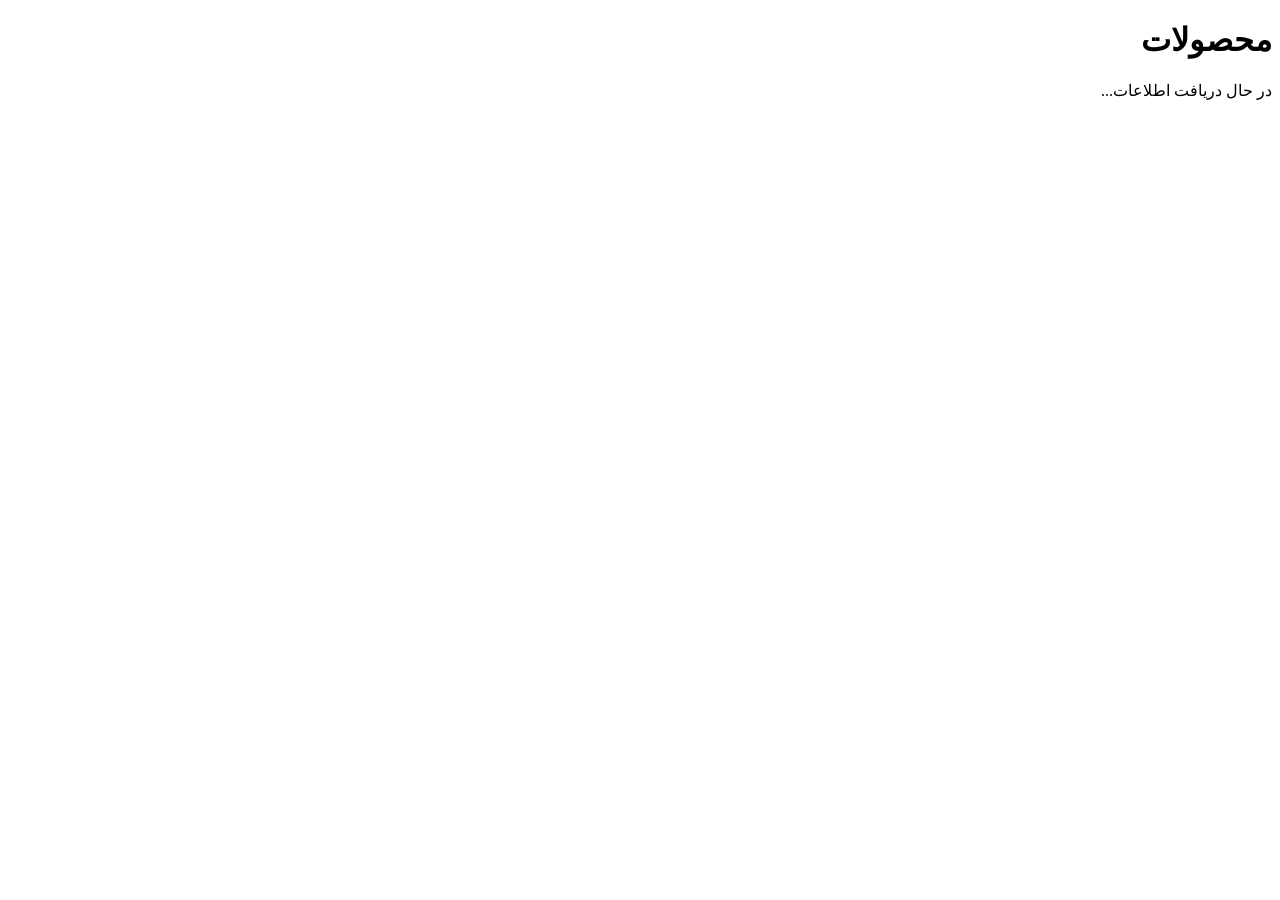
==== index.html @ 0e2743ee "Create index.html" ====
<!DOCTYPE html>
<html lang="fa" dir="rtl">
<head>
    <meta charset="UTF-8">
    <meta name="viewport" content="width=device-width, initial-scale=1.0">

    <title>My App</title>

    <link rel="stylesheet" href="./css/style.css">
</head>

<body>

    <main>
        <h1>محصولات</h1>

        <div id="products">
            در حال دریافت اطلاعات...
        </div>
    </main>

    <script src="./js/app.js"></script>

</body>
</html>
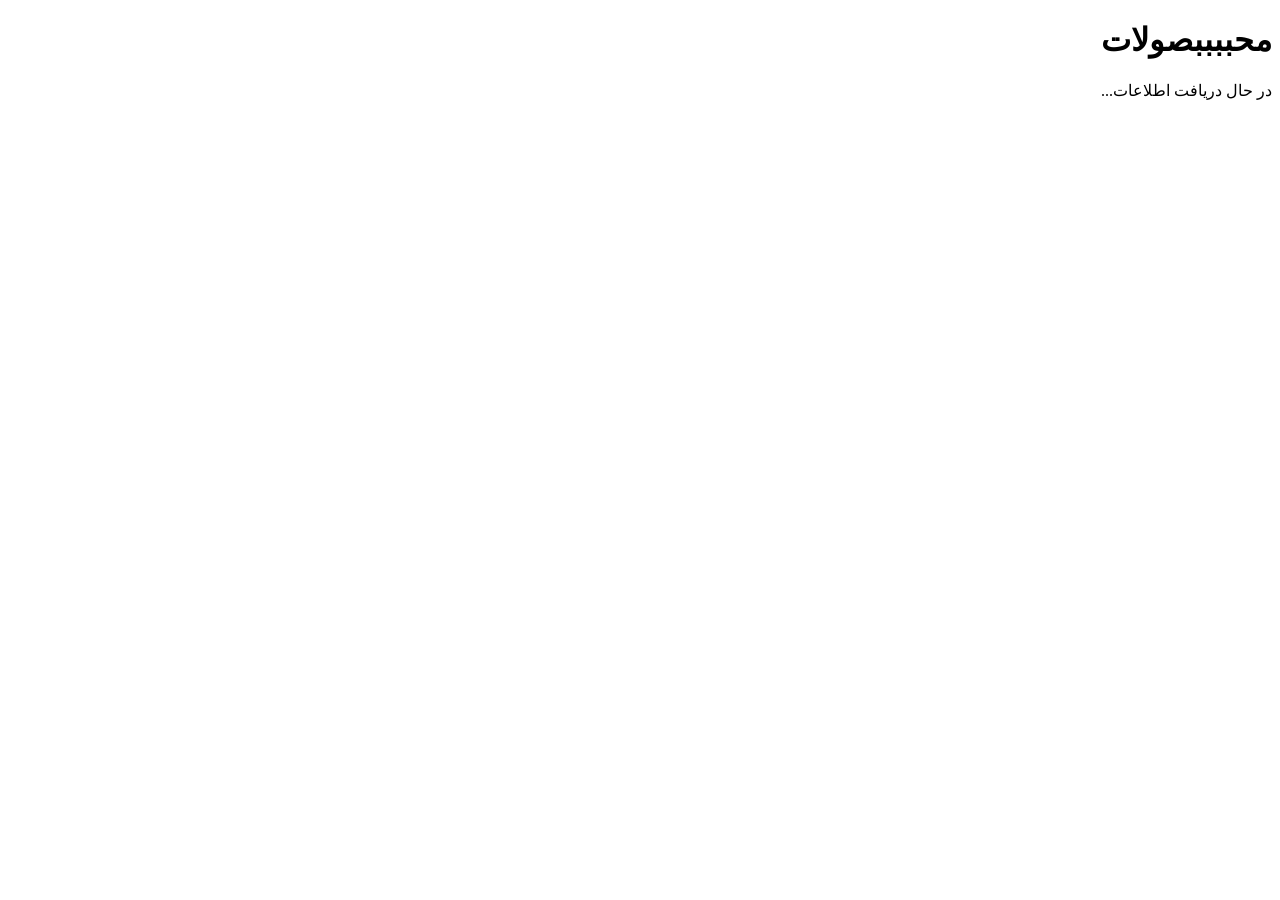
==== commit 914f9949: "Update index.html" ====
--- a/index.html
+++ b/index.html
@@ -12,7 +12,7 @@
 <body>
 
     <main>
-        <h1>محصولات</h1>
+        <h1>محببببصولات</h1>
 
         <div id="products">
             در حال دریافت اطلاعات...
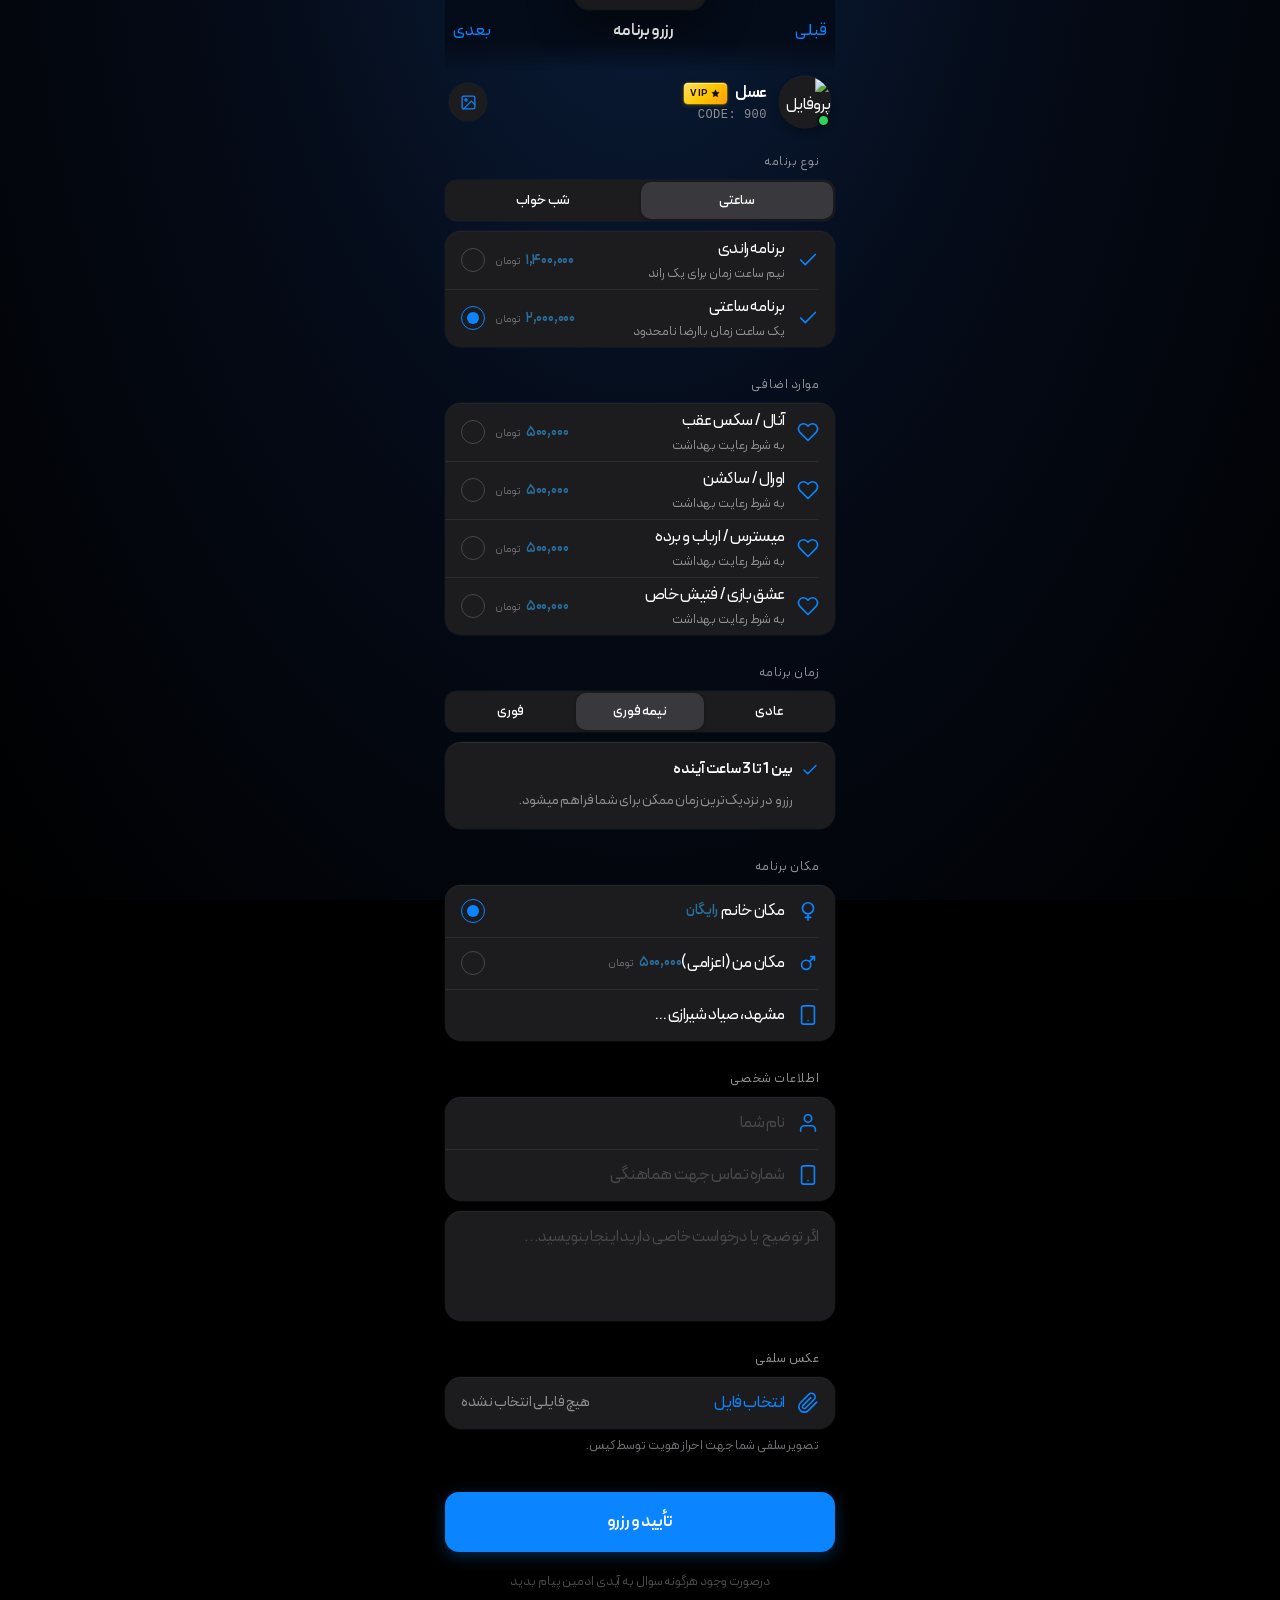
==== commit 11788229: "Add files via upload" ====
--- a/index.html
+++ b/index.html
@@ -1,25 +1,315 @@
-<!DOCTYPE html>
-<html lang="fa" dir="rtl">
-<head>
-    <meta charset="UTF-8">
-    <meta name="viewport" content="width=device-width, initial-scale=1.0">
-
-    <title>My App</title>
-
-    <link rel="stylesheet" href="./css/style.css">
-</head>
-
-<body>
-
-    <main>
-        <h1>محببببصولات</h1>
-
-        <div id="products">
-            در حال دریافت اطلاعات...
-        </div>
-    </main>
-
-    <script src="./js/app.js"></script>
-
-</body>
-</html>
+<!DOCTYPE html>
+<html lang="fa" dir="rtl">
+<head>
+    <meta charset="UTF-8">
+    <meta name="viewport" content="width=device-width, initial-scale=1.0, maximum-scale=1.0, user-scalable=no">
+    <title>AsalBanu</title>
+    <link rel="stylesheet" href="style.css" />
+    <link rel="stylesheet" href="fonts/font.css" />
+</head>
+<body>
+
+<div class="screen">
+
+    <div class="nav-bar">
+        <button class="nav-btn" type="button">قبلی</button>
+        <span class="nav-title">رزرو برنامه</span>
+        <button class="nav-btn" type="button">بعدی</button>
+    </div>
+
+<div class="profile-row">
+    <div class="profile-avatar">
+        <img src="https://i.pravatar.cc/150?img=47" alt="پروفایل">
+        <span class="avatar-status"></span>
+    </div>
+
+    <div class="profile-info">
+        <div class="profile-top">
+            <h1 class="profile-name">عسل</h1>
+            <span class="vip-tag">
+                <svg viewBox="0 0 24 24"><polygon points="12 2 15.09 8.26 22 9.27 17 14.14 18.18 21.02 12 17.77 5.82 21.02 7 14.14 2 9.27 8.91 8.26 12 2"/></svg>
+                VIP
+            </span>
+        </div>
+        <p class="profile-code">CODE: 900</p>
+    </div>
+
+    <button class="profile-action" type="button" aria-label="مشاهده عکس‌ها">
+        <svg viewBox="0 0 24 24"><rect x="3" y="3" width="18" height="18" rx="2"/><circle cx="8.5" cy="8.5" r="1.5"/><polyline points="21 15 16 10 5 21"/></svg>
+    </button>
+</div>
+
+    <form id="bookingForm" onsubmit="return false;">
+
+    <div class="form-section">
+        <div class="section-label">نوع برنامه</div>
+        <div class="segmented" id="prioritySegmented">
+            <button type="button" data-value="Hourly" class="active">ساعتی</button>
+            <button type="button" data-value="Nightly">شب خواب</button>
+        </div>
+        <div class="card sub-options active" data-group="Hourly">
+            <div class="row sub-option">
+                <span class="row-icon">
+                    <svg viewBox="0 0 24 24"><polyline points="20 6 9 17 4 12"/></svg>
+                </span>
+                <div style="flex:1">
+                    <div class="row-label">برنامه راندی</div>
+                    <div class="row-sub">نیم ساعت زمان برای یک راند</div>
+                </div>
+                <span class="price-tag">۱,۴۰۰,۰۰۰</span>
+                <label class="ios-radio">
+                    <input type="radio" name="subHourly" value="standard" checked>
+                    <span class="circle"></span>
+                </label>
+            </div>
+            <div class="row sub-option">
+                <span class="row-icon">
+                    <svg viewBox="0 0 24 24"><polyline points="20 6 9 17 4 12"/></svg>
+                </span>
+                <div style="flex:1">
+                    <div class="row-label">برنامه ساعتی</div>
+                    <div class="row-sub">یک ساعت زمان باارضا نامحدود</div>
+                </div>
+                <span class="price-tag">۲,۰۰۰,۰۰۰</span>
+                <label class="ios-radio">
+                    <input type="radio" name="subHourly" value="extended" checked>
+                    <span class="circle"></span>
+                </label>
+            </div>
+        </div>
+        <div class="card sub-options" data-group="Nightly">
+            <div class="row sub-option">
+                <span class="row-icon">
+                    <svg viewBox="0 0 24 24"><polyline points="20 6 9 17 4 12"/></svg>
+                </span>
+                <div style="flex:1">
+                    <div class="row-label">برنامه راندی</div>
+                    <div class="row-sub">سه راند شب تا صبح</div>
+                </div>
+                <span class="price-tag">۳,۵۰۰,۰۰۰</span>
+                <label class="ios-radio">
+                    <input type="radio" name="subNightly" value="standard" >
+                    <span class="circle"></span>
+                </label>
+            </div>
+            <div class="row sub-option">
+                <span class="row-icon">
+                    <svg viewBox="0 0 24 24"><polyline points="20 6 9 17 4 12"/></svg>
+                </span>
+                <div style="flex:1">
+                    <div class="row-label">برنامه ساعتی</div>
+                    <div class="row-sub">ارضا نامحدود شب تا صبح</div>
+                </div>
+                <span class="price-tag">۴,۵۰۰,۰۰۰</span>
+                <label class="ios-radio">
+                    <input type="radio" name="subNightly" value="extended" checked>
+                    <span class="circle"></span>
+                </label>
+            </div>
+        </div>
+    </div>
+
+    <div class="form-section">
+        <div class="section-label">موارد اضافی</div>
+        <div class="card">
+            <div class="row">
+                <span class="row-icon">
+                    <svg viewBox="0 0 24 24"><path d="M20.84 4.61a5.5 5.5 0 0 0-7.78 0L12 5.67l-1.06-1.06a5.5 5.5 0 0 0-7.78 7.78l1.06 1.06L12 21.23l7.78-7.78 1.06-1.06a5.5 5.5 0 0 0 0-7.78z"/></svg>
+                </span>
+                <div style="flex:1">
+                    <div class="row-label">آنال / سکس عقب</div>
+                    <div class="row-sub">به شرط رعایت بهداشت</div>
+                </div>
+                <span class="price-tag">۵۰۰,۰۰۰</span>
+                <label class="ios-checkbox">
+                    <input type="checkbox" id="deepTissue">
+                    <span class="box">
+                        <svg viewBox="0 0 24 24"><polyline points="20 6 9 17 4 12"/></svg>
+                    </span>
+                </label>
+            </div>
+            <div class="row">
+                <span class="row-icon">
+                    <svg viewBox="0 0 24 24"><path d="M20.84 4.61a5.5 5.5 0 0 0-7.78 0L12 5.67l-1.06-1.06a5.5 5.5 0 0 0-7.78 7.78l1.06 1.06L12 21.23l7.78-7.78 1.06-1.06a5.5 5.5 0 0 0 0-7.78z"/></svg>
+                </span>
+                <div style="flex:1">
+                    <div class="row-label">اورال / ساکشن</div>
+                    <div class="row-sub">به شرط رعایت بهداشت</div>
+                </div>
+                <span class="price-tag">۵۰۰,۰۰۰</span>
+                <label class="ios-checkbox">
+                    <input type="checkbox" id="deepTissue">
+                    <span class="box">
+                        <svg viewBox="0 0 24 24"><polyline points="20 6 9 17 4 12"/></svg>
+                    </span>
+                </label>
+            </div>
+            <div class="row">
+                <span class="row-icon">
+                    <svg viewBox="0 0 24 24"><path d="M20.84 4.61a5.5 5.5 0 0 0-7.78 0L12 5.67l-1.06-1.06a5.5 5.5 0 0 0-7.78 7.78l1.06 1.06L12 21.23l7.78-7.78 1.06-1.06a5.5 5.5 0 0 0 0-7.78z"/></svg>
+                </span>
+                <div style="flex:1">
+                    <div class="row-label">میسترس / ارباب و برده</div>
+                    <div class="row-sub">به شرط رعایت بهداشت</div>
+                </div>
+                <span class="price-tag">۵۰۰,۰۰۰</span>
+                <label class="ios-checkbox">
+                    <input type="checkbox" id="deepTissue">
+                    <span class="box">
+                        <svg viewBox="0 0 24 24"><polyline points="20 6 9 17 4 12"/></svg>
+                    </span>
+                </label>
+            </div>
+            <div class="row">
+                <span class="row-icon">
+                    <svg viewBox="0 0 24 24"><path d="M20.84 4.61a5.5 5.5 0 0 0-7.78 0L12 5.67l-1.06-1.06a5.5 5.5 0 0 0-7.78 7.78l1.06 1.06L12 21.23l7.78-7.78 1.06-1.06a5.5 5.5 0 0 0 0-7.78z"/></svg>
+                </span>
+                <div style="flex:1">
+                    <div class="row-label">عشق بازی / فتیش خاص</div>
+                    <div class="row-sub">به شرط رعایت بهداشت</div>
+                </div>
+                <span class="price-tag">۵۰۰,۰۰۰</span>
+                <label class="ios-checkbox">
+                    <input type="checkbox" id="deepTissue">
+                    <span class="box">
+                        <svg viewBox="0 0 24 24"><polyline points="20 6 9 17 4 12"/></svg>
+                    </span>
+                </label>
+            </div>
+        </div>
+    </div>
+
+    <div class="form-section">
+        <div class="section-label">زمان برنامه</div>
+        <div class="segmented" id="timeSegmented">
+            <button type="button" data-value="low">عادی</button>
+            <button type="button" data-value="normal" class="active">نیمه فوری</button>
+            <button type="button" data-value="high">فوری</button>
+        </div>
+
+        <div class="card" style="margin-top: 10px;">
+            <div class="option-desc" data-desc="low">
+                <div class="option-desc-title">
+                    <svg viewBox="0 0 24 24"><circle cx="12" cy="12" r="10"/><polyline points="12 6 12 12 16 14"/></svg>
+                    بین 3 تا 6 ساعت آینده
+                </div>
+                <p class="option-desc-text">
+                    مناسب افرادی که انعطاف زمانی دارند. نوبت شما در اولین فرصت خالی ثبت میشود.
+                </p>
+            </div>
+
+            <div class="option-desc active" data-desc="normal">
+                <div class="option-desc-title">
+                    <svg viewBox="0 0 24 24"><polyline points="20 6 9 17 4 12"/></svg>
+                    بین 1 تا 3 ساعت آینده
+                </div>
+                <p class="option-desc-text">
+                    رزرو در نزدیک‌ترین زمان ممکن برای شما فراهم میشود.
+                </p>
+            </div>
+
+            <div class="option-desc" data-desc="high">
+                <div class="option-desc-title">
+                    <svg viewBox="0 0 24 24"><polygon points="13 2 3 14 12 14 11 22 21 10 12 10 13 2"/></svg>
+                    برنامه‌ی فوری زیر نیم ساعت
+                </div>
+                <p class="option-desc-text">
+                    برنامه شما تا کمتر از نیم ساعت آینده قابل انجام میباشد. <br>
+                    شامل <span class="price-tag">۵۰۰,۰۰۰</span> هزینه بیشتر.
+                </p>
+            </div>
+        </div>
+    </div>
+
+    <div class="form-section">
+        <div class="section-label">مکان برنامه</div>
+            <div class="card">
+                <div class="row">
+                    <span class="row-icon">
+                        <svg viewBox="0 0 24 24"><circle cx="12" cy="9" r="6"/><path d="M12 15v7"/><path d="M9 19h6"/></svg>
+                    </span>
+                    <span class="row-label">مکان خانم</span>
+                    <span class="free-tag"></span>
+                    <label class="ios-radio">
+                        <input type="radio" name="therapist" value="female" checked>
+                        <span class="circle"></span>
+                    </label>
+            </div>
+            <div class="row">
+                    <span class="row-icon">
+                        <svg viewBox="0 0 24 24"><circle cx="10" cy="14" r="5"/><line x1="19" y1="5" x2="14" y2="10"/><polyline points="15 5 19 5 19 9"/></svg>
+                    </span>
+                    <span class="row-label">مکان من (اعزامی)</span>
+                    <span class="price-tag">۵۰۰,۰۰۰</span>
+                    <label class="ios-radio">
+                        <input type="radio" name="therapist" value="male">
+                        <span class="circle"></span>
+                    </label>
+            </div>
+            <div class="row">
+                <span class="row-icon">
+                    <svg viewBox="0 0 24 24"><rect x="5" y="2" width="14" height="20" rx="2"/><line x1="12" y1="18" x2="12" y2="18.01"/></svg>
+                </span>
+                <input type="tel" id="phone" placeholder="آدرس مکان را وارد کنید ..." value="مشهد، صیاد شیرازی ..." autocomplete="off" inputmode="tel">
+            </div>
+        </div>
+    </div>
+
+        <div class="form-section">
+            <div class="section-label">اطلاعات شخصی</div>
+            <div class="card">
+                <div class="row">
+                    <span class="row-icon">
+                        <svg viewBox="0 0 24 24"><path d="M20 21v-2a4 4 0 0 0-4-4H8a4 4 0 0 0-4 4v2"/><circle cx="12" cy="7" r="4"/></svg>
+                    </span>
+                    <input type="text" id="fullName" placeholder="نام شما" autocomplete="off">
+                </div>
+                <div class="row">
+                    <span class="row-icon">
+                        <svg viewBox="0 0 24 24"><rect x="5" y="2" width="14" height="20" rx="2"/><line x1="12" y1="18" x2="12" y2="18.01"/></svg>
+                    </span>
+                    <input type="tel" id="phone" placeholder="شماره تماس جهت هماهنگی" autocomplete="off" inputmode="tel">
+                </div>
+            </div>
+        </div>
+        <div class="form-section" style="margin-top: -18px;">
+            <div class="card">
+                <div class="row textarea-row">
+                    <textarea id="notes" placeholder="اگر توضیح یا درخواست خاصی دارید اینجا بنویسید..."></textarea>
+                </div>
+            </div>
+        </div>
+
+        <div class="form-section">
+            <div class="section-label">عکس سلفی</div>
+            <div class="card">
+                <div class="row">
+                    <span class="row-icon">
+                        <svg viewBox="0 0 24 24"><path d="M21.44 11.05l-9.19 9.19a6 6 0 0 1-8.49-8.49l9.19-9.19a4 4 0 0 1 5.66 5.66l-9.2 9.19a2 2 0 0 1-2.83-2.83l8.49-8.48"/></svg>
+                    </span>
+                    <label class="file-label">
+                        <input type="file" id="fileInput" accept="image/*,.pdf">
+                        <span>انتخاب فایل</span>
+                        <span class="file-name" id="fileName">هیچ فایلی انتخاب نشده</span>
+                    </label>
+                </div>
+            </div>
+            <p class="section-hint">تصویر سلفی شما جهت احراز هویت توسط کیس. </p>
+        </div>
+
+        <button class="primary-button" id="bookBtn" type="button">تأیید و رزرو</button>
+    </form>
+    <p class="footnote">درصورت وجود هرگونه سوال به آیدی ادمین پیام بدید</p>
+</div>
+
+<div class="banner" id="banner">
+    <span class="check">
+        <svg viewBox="0 0 24 24"><polyline points="20 6 9 17 4 12"/></svg>
+    </span>
+    <span id="bannerText">{متن پیام}</span>
+</div>
+
+<script src="app.js"></script>
+
+</body>
+</html>
--- a/style.css
+++ b/style.css
@@ -0,0 +1,889 @@
+* {
+        margin: 0;
+        padding: 0;
+        box-sizing: border-box;
+        -webkit-tap-highlight-color: transparent;
+        font-family: -apple-system, BlinkMacSystemFont, 'PeydaWebVF';
+    }
+
+    html, body {
+        min-height: 100%;
+        background: #000;
+        overflow-x: hidden;
+    }
+
+    body {
+        display: flex;
+        justify-content: center;
+        align-items: flex-start;
+        color: #fff;
+        font-size: 17px;
+        letter-spacing: -0.4px;
+        background: radial-gradient(ellipse at 50% -20%, #0A1F3D 0%, #050B18 45%, #000000 100%);
+        background-attachment: fixed;
+        min-height: 100vh;
+    }
+
+    .screen {
+        width: 100%;
+        max-width: 430px;
+        padding: 0 20px 60px;
+        padding-top: env(safe-area-inset-top, 20px);
+        animation: fadeIn 0.5s ease;
+    }
+
+    @keyframes fadeIn {
+        from { opacity: 0; transform: translateY(8px); }
+        to { opacity: 1; transform: translateY(0); }
+    }
+
+    .nav-bar {
+        display: flex;
+        align-items: center;
+        justify-content: space-between;
+        padding: 12px 4px 20px;
+        position: sticky;
+        top: 0;
+        z-index: 10;
+        background: linear-gradient(to bottom, rgba(5,11,24,0.95) 60%, rgba(5,11,24,0));
+        backdrop-filter: blur(20px);
+        -webkit-backdrop-filter: blur(20px);
+    }
+
+    .nav-btn {
+        background: none;
+        border: none;
+        color: #0A84FF;
+        font-size: 17px;
+        font-weight: 400;
+        cursor: pointer;
+        padding: 6px 4px;
+        transition: opacity 0.2s;
+    }
+    .nav-btn:active { opacity: 0.5; }
+    .nav-btn.hidden { opacity: 0; pointer-events: none; }
+
+    .nav-title {
+        font-size: 17px;
+        font-weight: 600;
+        color: #FFFFFF;
+        letter-spacing: -0.4px;
+    }
+
+    .large-title {
+        font-size: 28px;
+        font-weight: 700;
+        letter-spacing: -0.8px;
+        color: #FFFFFF;
+        margin: 4px 4px 4px;
+        line-height: 1.1;
+    }
+
+    h1 span {
+        font-size: 14px;
+        background-color: rgba(206, 124, 23, 0.486);
+        padding: 3px 8px 0px 8px;
+        color: rgb(255, 142, 3);
+        border-radius: 12%;
+        margin-right: 8px;
+        font-weight: 900;
+    }
+
+    .section-hint {
+        font-size: 13px;
+        color: #6E6E73;
+        margin: 8px 4px 0;
+        padding-right: 12px;
+        letter-spacing: -0.1px;
+        line-height: 1.5;
+    }
+
+    .subtitle {
+        font-size: 15px;
+        color: #8E8E93;
+        margin: 0 4px 24px;
+        letter-spacing: -0.2px;
+    }
+
+    .form-section { margin-bottom: 28px; }
+
+    .section-label {
+        font-size: 13px;
+        font-weight: 400;
+        color: #8E8E93;
+        text-transform: uppercase;
+        letter-spacing: 0.5px;
+        margin: 0 4px 8px;
+        padding-right: 12px;
+    }
+
+    .card {
+        background: #1C1C1E;
+        border-radius: 16px;
+        overflow: hidden;
+        box-shadow: 0 1px 0 rgba(255,255,255,0.04) inset, 0 0 0 0.5px rgba(255,255,255,0.06);
+    }
+
+    .row {
+        display: flex;
+        align-items: center;
+        min-height: 52px;
+        padding: 0 16px;
+        position: relative;
+        transition: background 0.15s;
+        padding-top: 5px;
+        padding-bottom: 5px;
+    }
+
+    .row + .row::before {
+        content: "";
+        position: absolute;
+        top: 0;
+        right: 16px;
+        left: 0;
+        height: 0.5px;
+        background: #2C2C2E;
+    }
+
+    .row:active { background: #2C2C2E; }
+
+    .row-icon {
+        width: 22px;
+        height: 22px;
+        display: flex;
+        align-items: center;
+        justify-content: center;
+        margin-left: 12px;
+        flex-shrink: 0;
+        color: #0A84FF;
+    }
+
+    .row-icon svg {
+        width: 100%;
+        height: 100%;
+        stroke: currentColor;
+        stroke-width: 1.8;
+        stroke-linecap: round;
+        stroke-linejoin: round;
+        fill: none;
+    }
+
+    .row-label {
+        font-size: 17px;
+        color: #FFFFFF;
+        font-weight: 400;
+        flex-shrink: 0;
+        letter-spacing: -0.4px;
+    }
+
+    .row-sub {
+        font-size: 13px;
+        color: #8E8E93;
+        margin-top: 2px;
+        letter-spacing: -0.1px;
+    }
+
+    .row-value {
+        flex: 1;
+        text-align: left;
+        color: #8E8E93;
+        font-size: 17px;
+        direction: ltr;
+        padding-right: 4px;
+        overflow: hidden;
+        text-overflow: ellipsis;
+        white-space: nowrap;
+    }
+
+    .row input[type="text"],
+    .row input[type="tel"],
+    .row input[type="email"],
+    .row input[type="password"],
+    .row input[type="number"],
+    .row input[type="search"],
+    .row input[type="url"] {
+        flex: 1;
+        background: transparent;
+        border: none;
+        outline: none;
+        color: #FFFFFF;
+        font-size: 17px;
+        text-align: right;
+        padding: 0;
+        font-family: 'PeydaWebVF';
+        letter-spacing: -0.4px;
+        direction: rtl;
+        min-width: 0;
+    }
+
+    .row input::placeholder { color: #48484A; }
+
+    .row input[type="email"],
+    .row input[type="password"],
+    .row input[type="url"],
+    .row input[type="number"] {
+        direction: ltr;
+        text-align: left;
+    }
+
+    .row select {
+        flex: 1;
+        background: transparent;
+        border: none;
+        outline: none;
+        color: #FFFFFF;
+        font-size: 17px;
+        text-align: right;
+        padding: 0;
+        font-family: 'PeydaWebVF';
+        appearance: none;
+        -webkit-appearance: none;
+        letter-spacing: -0.4px;
+        cursor: pointer;
+        direction: rtl;
+        background-image: url("data:image/svg+xml,%3Csvg xmlns='http://www.w3.org/2000/svg' width='14' height='14' viewBox='0 0 24 24' fill='none' stroke='%238E8E93' stroke-width='2.5' stroke-linecap='round' stroke-linejoin='round'%3E%3Cpolyline points='6 9 12 15 18 9'%3E%3C/polyline%3E%3C/svg%3E");
+        background-repeat: no-repeat;
+        background-position: left 0 center;
+        padding-left: 20px;
+    }
+    .row select option { background: #1C1C1E; color: #fff; }
+
+    .row input[type="date"],
+    .row input[type="time"],
+    .row input[type="datetime-local"],
+    .row input[type="month"],
+    .row input[type="week"] {
+        flex: 1;
+        background: transparent;
+        border: none;
+        outline: none;
+        color: #FFFFFF;
+        font-size: 16px;
+        text-align: left;
+        padding: 0;
+        font-family: 'PeydaWebVF';
+        letter-spacing: -0.4px;
+        direction: ltr;
+        color-scheme: dark;
+        min-width: 0;
+    }
+
+    .row input[type="date"]::-webkit-calendar-picker-indicator,
+    .row input[type="time"]::-webkit-calendar-picker-indicator,
+    .row input[type="datetime-local"]::-webkit-calendar-picker-indicator,
+    .row input[type="month"]::-webkit-calendar-picker-indicator,
+    .row input[type="week"]::-webkit-calendar-picker-indicator {
+        filter: invert(0.6);
+        cursor: pointer;
+    }
+
+    .row input[type="color"] {
+        width: 30px;
+        height: 30px;
+        border: none;
+        background: none;
+        border-radius: 50%;
+        overflow: hidden;
+        cursor: pointer;
+        padding: 0;
+        margin-right: auto;
+        -webkit-appearance: none;
+        appearance: none;
+    }
+    .row input[type="color"]::-webkit-color-swatch-wrapper { padding: 0; }
+    .row input[type="color"]::-webkit-color-swatch {
+        border: 0.5px solid rgba(255,255,255,0.15);
+        border-radius: 50%;
+    }
+
+    .row input[type="range"] {
+        flex: 1;
+        -webkit-appearance: none;
+        appearance: none;
+        height: 4px;
+        background: #39393D;
+        border-radius: 2px;
+        outline: none;
+        margin: 0 12px;
+    }
+    .row input[type="range"]::-webkit-slider-thumb {
+        -webkit-appearance: none;
+        appearance: none;
+        width: 26px;
+        height: 26px;
+        background: #FFFFFF;
+        border-radius: 50%;
+        cursor: pointer;
+        box-shadow: 0 2px 6px rgba(0,0,0,0.4), 0 0 0 0.5px rgba(0,0,0,0.05);
+    }
+    .row input[type="range"]::-moz-range-thumb {
+        width: 26px;
+        height: 26px;
+        background: #FFFFFF;
+        border: none;
+        border-radius: 50%;
+        cursor: pointer;
+        box-shadow: 0 2px 6px rgba(0,0,0,0.4);
+    }
+
+    .ios-switch {
+        position: relative;
+        display: inline-block;
+        width: 51px;
+        height: 31px;
+        flex-shrink: 0;
+        margin-right: auto;
+        cursor: pointer;
+    }
+
+    .ios-switch input {
+        position: absolute;
+        opacity: 0;
+        width: 100%;
+        height: 100%;
+        margin: 0;
+        cursor: pointer;
+        z-index: 2;
+    }
+
+    .ios-switch .track {
+        position: absolute;
+        inset: 0;
+        background: #39393D;
+        border-radius: 31px;
+        transition: background-color 0.3s cubic-bezier(0.4, 0, 0.2, 1);
+    }
+
+    .ios-switch .thumb {
+        position: absolute;
+        top: 2px;
+        right: 2px;
+        width: 27px;
+        height: 27px;
+        background: #FFFFFF;
+        border-radius: 50%;
+        box-shadow: 0 3px 8px rgba(0,0,0,0.15), 0 1px 1px rgba(0,0,0,0.16), 0 0 0 0.5px rgba(0,0,0,0.04);
+        transition: transform 0.3s cubic-bezier(0.4, 0, 0.2, 1);
+        pointer-events: none;
+        z-index: 1;
+    }
+
+    .ios-switch input:checked + .track {
+        background: #30D158;
+    }
+
+    .ios-switch input:checked ~ .thumb {
+        transform: translateX(-20px);
+    }
+
+    .ios-checkbox {
+        position: relative;
+        display: inline-block;
+        width: 24px;
+        height: 24px;
+        flex-shrink: 0;
+        margin-right: auto;
+        cursor: pointer;
+    }
+    .ios-checkbox input {
+        position: absolute;
+        opacity: 0;
+        width: 100%;
+        height: 100%;
+        margin: 0;
+        cursor: pointer;
+        z-index: 2;
+    }
+    .ios-checkbox .box {
+        position: absolute;
+        inset: 0;
+        border: 1.5px solid #48484A;
+        border-radius: 50%;
+        background: transparent;
+        transition: all 0.2s;
+        display: flex;
+        align-items: center;
+        justify-content: center;
+        z-index: 1;
+    }
+    .ios-checkbox .box svg {
+        width: 14px;
+        height: 14px;
+        stroke: #FFFFFF;
+        stroke-width: 3;
+        stroke-linecap: round;
+        stroke-linejoin: round;
+        fill: none;
+        stroke-dasharray: 25;
+        stroke-dashoffset: 25;
+        transition: stroke-dashoffset 0.25s ease 0.05s;
+    }
+    .ios-checkbox input:checked + .box {
+        background: #0A84FF;
+        border-color: #0A84FF;
+    }
+    .ios-checkbox input:checked + .box svg {
+        stroke-dashoffset: 0;
+    }
+
+    .ios-radio {
+        position: relative;
+        display: inline-block;
+        width: 24px;
+        height: 24px;
+        flex-shrink: 0;
+        margin-right: auto;
+        cursor: pointer;
+    }
+    .ios-radio input {
+        position: absolute;
+        opacity: 0;
+        width: 100%;
+        height: 100%;
+        margin: 0;
+        cursor: pointer;
+        z-index: 2;
+    }
+    .ios-radio .circle {
+        position: absolute;
+        inset: 0;
+        border: 1.5px solid #48484A;
+        border-radius: 50%;
+        background: transparent;
+        transition: border-color 0.2s;
+        z-index: 1;
+    }
+    .ios-radio .circle::after {
+        content: "";
+        position: absolute;
+        top: 50%;
+        left: 50%;
+        width: 12px;
+        height: 12px;
+        background: #0A84FF;
+        border-radius: 50%;
+        transform: translate(-50%, -50%) scale(0);
+        transition: transform 0.2s cubic-bezier(0.4, 0, 0.2, 1);
+    }
+    .ios-radio input:checked + .circle { border-color: #0A84FF; }
+    .ios-radio input:checked + .circle::after {
+        transform: translate(-50%, -50%) scale(1);
+    }
+
+    .row.textarea-row {
+        flex-direction: column;
+        align-items: stretch;
+        padding: 14px 16px 16px;
+        min-height: auto;
+    }
+    .row.textarea-row textarea {
+        width: 100%;
+        background: transparent;
+        border: none;
+        outline: none;
+        color: #FFFFFF;
+        font-size: 16px;
+        font-family: 'PeydaWebVF';
+        letter-spacing: -0.3px;
+        resize: none;
+        min-height: 80px;
+        line-height: 1.5;
+    }
+    .row.textarea-row textarea::placeholder { color: #48484A; }
+
+    .file-label {
+        display: flex;
+        align-items: center;
+        flex: 1;
+        cursor: pointer;
+        color: #0A84FF;
+        font-size: 17px;
+        letter-spacing: -0.4px;
+    }
+    .file-label input[type="file"] { display: none; }
+    .file-name {
+        margin-right: auto;
+        color: #8E8E93;
+        font-size: 15px;
+        max-width: 180px;
+        overflow: hidden;
+        text-overflow: ellipsis;
+        white-space: nowrap;
+        direction: ltr;
+    }
+
+    .segmented {
+        display: flex;
+        background: #1C1C1E;
+        border-radius: 12px;
+        padding: 2px;
+        gap: 2px;
+        box-shadow: 0 0 0 0.5px rgba(255,255,255,0.06);
+    }
+    .segmented button {
+        flex: 1;
+        background: transparent;
+        border: none;
+        color: #FFFFFF;
+        font-size: 14px;
+        font-weight: 500;
+        padding: 8px 6px;
+        border-radius: 10px;
+        cursor: pointer;
+        font-family: 'PeydaWebVF';
+        letter-spacing: -0.2px;
+        transition: all 0.2s;
+    }
+    .segmented button.active {
+        background: #39393D;
+        box-shadow: 0 1px 3px rgba(0,0,0,0.3);
+    }
+
+    .primary-button {
+        width: 100%;
+        padding: 17px;
+        border-radius: 14px;
+        border: none;
+        background: #0A84FF;
+        color: #FFFFFF;
+        font-size: 17px;
+        font-weight: 600;
+        letter-spacing: -0.4px;
+        cursor: pointer;
+        transition: all 0.2s ease;
+        font-family: 'PeydaWebVF';
+        box-shadow: 0 4px 16px rgba(10, 132, 255, 0.3);
+        margin-top: 8px;
+    }
+    .primary-button:active {
+        background: #0060CC;
+        transform: scale(0.985);
+        box-shadow: 0 2px 8px rgba(10, 132, 255, 0.4);
+    }
+
+    .banner {
+        position: fixed;
+        top: 20px;
+        left: 50%;
+        transform: translateX(-50%) translateY(-120%);
+        background: rgba(28, 28, 30, 0.95);
+        backdrop-filter: blur(20px);
+        -webkit-backdrop-filter: blur(20px);
+        color: #FFFFFF;
+        padding: 14px 22px;
+        border-radius: 16px;
+        font-size: 15px;
+        font-weight: 500;
+        letter-spacing: -0.3px;
+        display: flex;
+        align-items: center;
+        gap: 10px;
+        box-shadow: 0 10px 40px rgba(0,0,0,0.6), 0 0 0 0.5px rgba(255,255,255,0.1);
+        z-index: 1000;
+        transition: transform 0.45s cubic-bezier(0.4, 0, 0.2, 1);
+        max-width: 90%;
+        direction: rtl;
+    }
+    .banner.show { transform: translateX(-50%) translateY(0); }
+    .banner .check {
+        width: 18px;
+        height: 18px;
+        flex-shrink: 0;
+        display: flex;
+        align-items: center;
+        justify-content: center;
+        color: #30D158;
+    }
+    .banner .check svg {
+        width: 100%;
+        height: 100%;
+        stroke: currentColor;
+        stroke-width: 3;
+        fill: none;
+        stroke-linecap: round;
+        stroke-linejoin: round;
+    }
+    .banner.error .check { color: #FF453A; }
+
+    .footnote {
+        text-align: center;
+        color: #48484A;
+        font-size: 13px;
+        margin-top: 20px;
+        letter-spacing: -0.1px;
+    }
+
+    .range-value {
+        color: #8E8E93;
+        font-size: 15px;
+        min-width: 30px;
+        text-align: left;
+        direction: ltr;
+    }
+
+    /* توضیحات گزینه‌های Segmented */
+.option-desc {
+    display: none;
+    padding: 16px;
+    animation: optionFade 0.3s ease;
+}
+
+.option-desc.active {
+    display: block;
+}
+
+@keyframes optionFade {
+    from { opacity: 0; transform: translateY(6px); }
+    to { opacity: 1; transform: translateY(0); }
+}
+
+.option-desc + .option-desc {
+    position: relative;
+}
+
+.option-desc + .option-desc::before {
+    content: "";
+    position: absolute;
+    top: 0;
+    right: 16px;
+    left: 16px;
+    height: 0.5px;
+    background: #2C2C2E;
+}
+
+.option-desc-title {
+    display: flex;
+    align-items: center;
+    gap: 8px;
+    font-size: 15px;
+    font-weight: 600;
+    color: #FFFFFF;
+    letter-spacing: -0.3px;
+    margin-bottom: 8px;
+}
+
+.option-desc-title svg {
+    width: 18px;
+    height: 18px;
+    stroke: #0A84FF;
+    stroke-width: 2;
+    fill: none;
+    stroke-linecap: round;
+    stroke-linejoin: round;
+    flex-shrink: 0;
+}
+
+.option-desc-text {
+    font-size: 14px;
+    color: #8E8E93;
+    line-height: 1.7;
+    letter-spacing: -0.2px;
+    padding-right: 26px;
+}
+
+/* زیرگزینه‌های Segmented */
+.sub-options {
+    display: none;
+    margin-top: 10px;
+    animation: optionFade 0.3s ease;
+}
+
+.sub-option {
+    padding-top: 5px;
+    padding-bottom: 5px;
+}
+
+.sub-options.active {
+    display: block;
+}
+
+@keyframes optionFade {
+    from { opacity: 0; transform: translateY(6px); }
+    to { opacity: 1; transform: translateY(0); }
+}
+/* تگ قیمت کنار رادیو */
+.price-tag {
+    font-size: 14px;
+    font-weight: 600;
+    color: #3091d1b7;
+    letter-spacing: -0.2px;
+    margin-left: 10px;
+    direction: rtl;
+    white-space: nowrap;
+    font-variant-numeric: tabular-nums;
+}
+
+.price-tag::after {
+    content: " تومان";
+    font-size: 11px;
+    font-weight: 400;
+    color: #6E6E73;
+    margin-right: 3px;
+}
+
+.free-tag {
+    font-size: 14px;
+    font-weight: 600;
+    color: #3091d1b7;
+    letter-spacing: -0.2px;
+    margin-left: 10px;
+    direction: rtl;
+    white-space: nowrap;
+    font-variant-numeric: tabular-nums;
+}
+
+.free-tag::after {
+    content: " رایگان";
+    font-size: 14px;
+    font-weight: 600;
+    color: #3091d1b7;
+    margin-right: 3px;
+}
+
+p span {
+    background: #3d0a0a3a;
+    margin-right: 10px;
+}
+
+/* ═══════════════════════════════════
+   ردیف پروفایل — مینیمال iOS
+   ═══════════════════════════════════ */
+.profile-row {
+    display: flex;
+    align-items: center;
+    gap: 12px;
+    padding: 6px 4px 24px;
+    animation: fadeIn 0.5s ease;
+}
+
+/* آواتار کوچک */
+.profile-avatar {
+    position: relative;
+    width: 52px;
+    height: 52px;
+    flex-shrink: 0;
+}
+
+.profile-avatar img {
+    width: 100%;
+    height: 100%;
+    border-radius: 50%;
+    object-fit: cover;
+    background: #1C1C1E;
+    display: block;
+    box-shadow:
+        0 0 0 0.5px rgba(255, 255, 255, 0.08),
+        0 3px 10px rgba(0, 0, 0, 0.35);
+}
+
+.avatar-status {
+    position: absolute;
+    bottom: 1px;
+    right: 1px;
+    width: 13px;
+    height: 13px;
+    background: #30D158;
+    border-radius: 50%;
+    border: 2.5px solid #050B18;
+}
+
+/* اطلاعات */
+.profile-info {
+    flex: 1;
+    min-width: 0;
+    display: flex;
+    flex-direction: column;
+    gap: 4px;
+}
+
+.profile-top {
+    display: flex;
+    align-items: center;
+    gap: 8px;
+    min-width: 0;
+}
+
+.profile-name {
+    font-size: 17px;
+    font-weight: 600;
+    color: #FFFFFF;
+    letter-spacing: -0.4px;
+    line-height: 1.2;
+    white-space: nowrap;
+    overflow: hidden;
+    text-overflow: ellipsis;
+}
+
+/* تگ VIP کوچک و طلایی */
+.vip-tag {
+    display: inline-flex;
+    align-items: center;
+    gap: 3px;
+    font-size: 10px;
+    font-weight: 700;
+    letter-spacing: 0.3px;
+    color: #1A1200;
+    padding: 3px 7px 3px 6px;
+    border-radius: 4px;
+    flex-shrink: 0;
+    background: linear-gradient(135deg, #FFE066 0%, #FFC700 50%, #FF9F0A 100%);
+    box-shadow:
+        0 0 0 0.5px rgba(255, 214, 10, 0.5),
+        0 1px 4px rgba(255, 180, 0, 0.3),
+        inset 0 1px 0 rgba(255, 255, 255, 0.5);
+}
+
+.vip-tag svg {
+    width: 9px;
+    height: 9px;
+    fill: #1A1200;
+    stroke: #1A1200;
+    stroke-width: 1;
+    flex-shrink: 0;
+}
+
+/* کد کاربری */
+.profile-code {
+    font-family: "SF Mono", ui-monospace, Menlo, monospace;
+    font-size: 12px;
+    font-weight: 500;
+    color: #8E8E93;
+    letter-spacing: 0.5px;
+    direction: ltr;
+    text-align: right;
+    white-space: nowrap;
+    overflow: hidden;
+    text-overflow: ellipsis;
+}
+
+/* دکمه‌ی دایره‌ای مشاهده عکس‌ها */
+.profile-action {
+    width: 38px;
+    height: 38px;
+    border-radius: 50%;
+    border: none;
+    background: #1C1C1E;
+    display: flex;
+    align-items: center;
+    justify-content: center;
+    cursor: pointer;
+    flex-shrink: 0;
+    transition: all 0.15s ease;
+    box-shadow: 0 0 0 0.5px rgba(255, 255, 255, 0.06);
+    -webkit-tap-highlight-color: transparent;
+}
+
+.profile-action:active {
+    background: #2C2C2E;
+    transform: scale(0.94);
+}
+
+.profile-action svg {
+    width: 17px;
+    height: 17px;
+    stroke: #0A84FF;
+    stroke-width: 1.8;
+    fill: none;
+    stroke-linecap: round;
+    stroke-linejoin: round;
+}
--- a/fonts/font.css
+++ b/fonts/font.css
@@ -0,0 +1,13 @@
+/* Peyda Variable Font - Font Face Declaration */
+
+@font-face {
+    font-family: 'PeydaWebVF';
+    src: url('PeydaWebVF.woff2') format('woff2-variations'),
+         url('PeydaWebVF.woff') format('woff-variations');
+    font-weight: 100 950;
+    font-style: normal;
+    font-display: swap;
+  }
+  body {
+     font-family: 'PeydaWebVF';
+  }
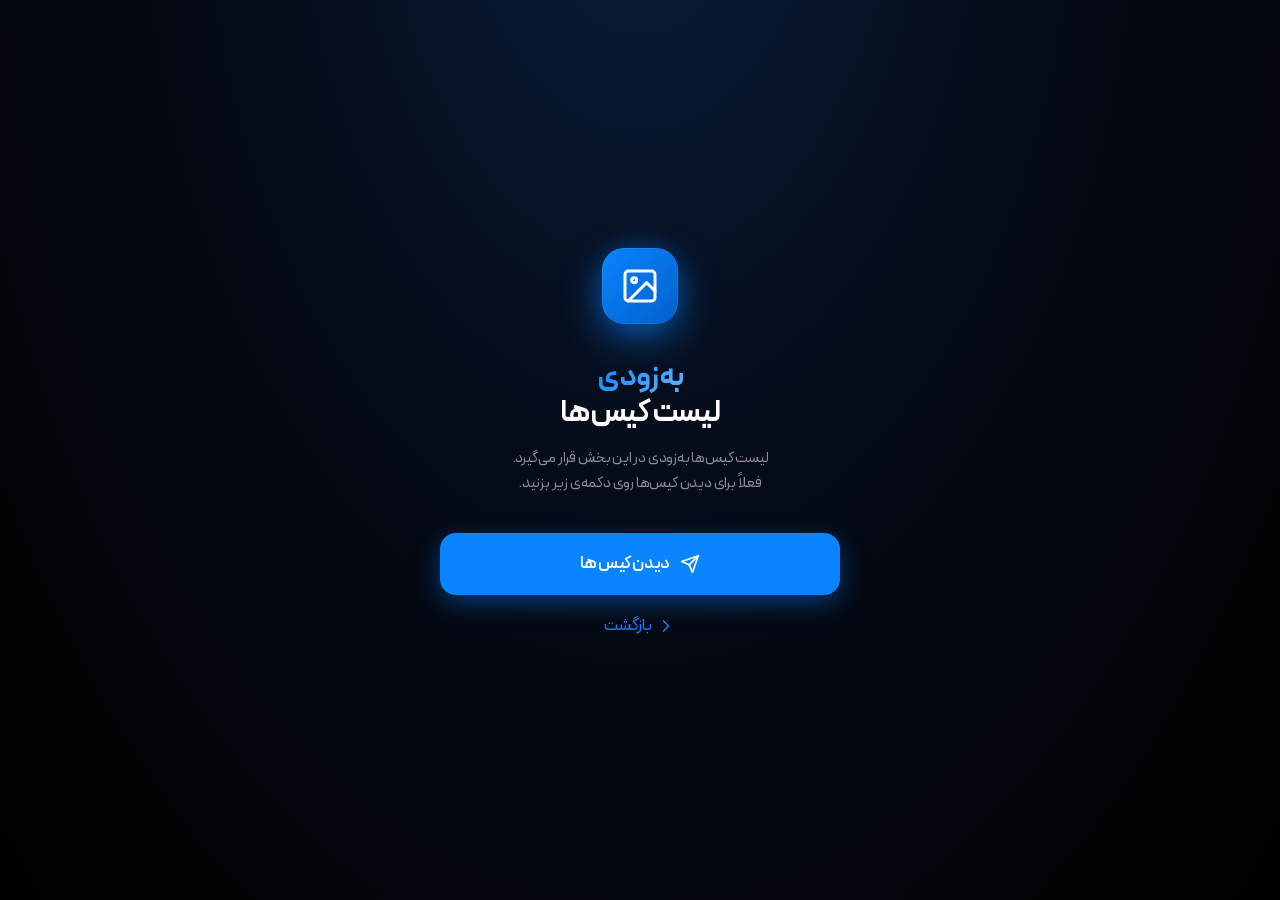
==== commit 0cebc0d5: "Add files via upload" ====
--- a/index.html
+++ b/index.html
@@ -1,315 +1,264 @@
-<!DOCTYPE html>
-<html lang="fa" dir="rtl">
-<head>
-    <meta charset="UTF-8">
-    <meta name="viewport" content="width=device-width, initial-scale=1.0, maximum-scale=1.0, user-scalable=no">
-    <title>AsalBanu</title>
-    <link rel="stylesheet" href="style.css" />
-    <link rel="stylesheet" href="fonts/font.css" />
-</head>
-<body>
-
-<div class="screen">
-
-    <div class="nav-bar">
-        <button class="nav-btn" type="button">قبلی</button>
-        <span class="nav-title">رزرو برنامه</span>
-        <button class="nav-btn" type="button">بعدی</button>
-    </div>
-
-<div class="profile-row">
-    <div class="profile-avatar">
-        <img src="https://i.pravatar.cc/150?img=47" alt="پروفایل">
-        <span class="avatar-status"></span>
-    </div>
-
-    <div class="profile-info">
-        <div class="profile-top">
-            <h1 class="profile-name">عسل</h1>
-            <span class="vip-tag">
-                <svg viewBox="0 0 24 24"><polygon points="12 2 15.09 8.26 22 9.27 17 14.14 18.18 21.02 12 17.77 5.82 21.02 7 14.14 2 9.27 8.91 8.26 12 2"/></svg>
-                VIP
-            </span>
-        </div>
-        <p class="profile-code">CODE: 900</p>
-    </div>
-
-    <button class="profile-action" type="button" aria-label="مشاهده عکس‌ها">
-        <svg viewBox="0 0 24 24"><rect x="3" y="3" width="18" height="18" rx="2"/><circle cx="8.5" cy="8.5" r="1.5"/><polyline points="21 15 16 10 5 21"/></svg>
-    </button>
-</div>
-
-    <form id="bookingForm" onsubmit="return false;">
-
-    <div class="form-section">
-        <div class="section-label">نوع برنامه</div>
-        <div class="segmented" id="prioritySegmented">
-            <button type="button" data-value="Hourly" class="active">ساعتی</button>
-            <button type="button" data-value="Nightly">شب خواب</button>
-        </div>
-        <div class="card sub-options active" data-group="Hourly">
-            <div class="row sub-option">
-                <span class="row-icon">
-                    <svg viewBox="0 0 24 24"><polyline points="20 6 9 17 4 12"/></svg>
-                </span>
-                <div style="flex:1">
-                    <div class="row-label">برنامه راندی</div>
-                    <div class="row-sub">نیم ساعت زمان برای یک راند</div>
-                </div>
-                <span class="price-tag">۱,۴۰۰,۰۰۰</span>
-                <label class="ios-radio">
-                    <input type="radio" name="subHourly" value="standard" checked>
-                    <span class="circle"></span>
-                </label>
-            </div>
-            <div class="row sub-option">
-                <span class="row-icon">
-                    <svg viewBox="0 0 24 24"><polyline points="20 6 9 17 4 12"/></svg>
-                </span>
-                <div style="flex:1">
-                    <div class="row-label">برنامه ساعتی</div>
-                    <div class="row-sub">یک ساعت زمان باارضا نامحدود</div>
-                </div>
-                <span class="price-tag">۲,۰۰۰,۰۰۰</span>
-                <label class="ios-radio">
-                    <input type="radio" name="subHourly" value="extended" checked>
-                    <span class="circle"></span>
-                </label>
-            </div>
-        </div>
-        <div class="card sub-options" data-group="Nightly">
-            <div class="row sub-option">
-                <span class="row-icon">
-                    <svg viewBox="0 0 24 24"><polyline points="20 6 9 17 4 12"/></svg>
-                </span>
-                <div style="flex:1">
-                    <div class="row-label">برنامه راندی</div>
-                    <div class="row-sub">سه راند شب تا صبح</div>
-                </div>
-                <span class="price-tag">۳,۵۰۰,۰۰۰</span>
-                <label class="ios-radio">
-                    <input type="radio" name="subNightly" value="standard" >
-                    <span class="circle"></span>
-                </label>
-            </div>
-            <div class="row sub-option">
-                <span class="row-icon">
-                    <svg viewBox="0 0 24 24"><polyline points="20 6 9 17 4 12"/></svg>
-                </span>
-                <div style="flex:1">
-                    <div class="row-label">برنامه ساعتی</div>
-                    <div class="row-sub">ارضا نامحدود شب تا صبح</div>
-                </div>
-                <span class="price-tag">۴,۵۰۰,۰۰۰</span>
-                <label class="ios-radio">
-                    <input type="radio" name="subNightly" value="extended" checked>
-                    <span class="circle"></span>
-                </label>
-            </div>
-        </div>
-    </div>
-
-    <div class="form-section">
-        <div class="section-label">موارد اضافی</div>
-        <div class="card">
-            <div class="row">
-                <span class="row-icon">
-                    <svg viewBox="0 0 24 24"><path d="M20.84 4.61a5.5 5.5 0 0 0-7.78 0L12 5.67l-1.06-1.06a5.5 5.5 0 0 0-7.78 7.78l1.06 1.06L12 21.23l7.78-7.78 1.06-1.06a5.5 5.5 0 0 0 0-7.78z"/></svg>
-                </span>
-                <div style="flex:1">
-                    <div class="row-label">آنال / سکس عقب</div>
-                    <div class="row-sub">به شرط رعایت بهداشت</div>
-                </div>
-                <span class="price-tag">۵۰۰,۰۰۰</span>
-                <label class="ios-checkbox">
-                    <input type="checkbox" id="deepTissue">
-                    <span class="box">
-                        <svg viewBox="0 0 24 24"><polyline points="20 6 9 17 4 12"/></svg>
-                    </span>
-                </label>
-            </div>
-            <div class="row">
-                <span class="row-icon">
-                    <svg viewBox="0 0 24 24"><path d="M20.84 4.61a5.5 5.5 0 0 0-7.78 0L12 5.67l-1.06-1.06a5.5 5.5 0 0 0-7.78 7.78l1.06 1.06L12 21.23l7.78-7.78 1.06-1.06a5.5 5.5 0 0 0 0-7.78z"/></svg>
-                </span>
-                <div style="flex:1">
-                    <div class="row-label">اورال / ساکشن</div>
-                    <div class="row-sub">به شرط رعایت بهداشت</div>
-                </div>
-                <span class="price-tag">۵۰۰,۰۰۰</span>
-                <label class="ios-checkbox">
-                    <input type="checkbox" id="deepTissue">
-                    <span class="box">
-                        <svg viewBox="0 0 24 24"><polyline points="20 6 9 17 4 12"/></svg>
-                    </span>
-                </label>
-            </div>
-            <div class="row">
-                <span class="row-icon">
-                    <svg viewBox="0 0 24 24"><path d="M20.84 4.61a5.5 5.5 0 0 0-7.78 0L12 5.67l-1.06-1.06a5.5 5.5 0 0 0-7.78 7.78l1.06 1.06L12 21.23l7.78-7.78 1.06-1.06a5.5 5.5 0 0 0 0-7.78z"/></svg>
-                </span>
-                <div style="flex:1">
-                    <div class="row-label">میسترس / ارباب و برده</div>
-                    <div class="row-sub">به شرط رعایت بهداشت</div>
-                </div>
-                <span class="price-tag">۵۰۰,۰۰۰</span>
-                <label class="ios-checkbox">
-                    <input type="checkbox" id="deepTissue">
-                    <span class="box">
-                        <svg viewBox="0 0 24 24"><polyline points="20 6 9 17 4 12"/></svg>
-                    </span>
-                </label>
-            </div>
-            <div class="row">
-                <span class="row-icon">
-                    <svg viewBox="0 0 24 24"><path d="M20.84 4.61a5.5 5.5 0 0 0-7.78 0L12 5.67l-1.06-1.06a5.5 5.5 0 0 0-7.78 7.78l1.06 1.06L12 21.23l7.78-7.78 1.06-1.06a5.5 5.5 0 0 0 0-7.78z"/></svg>
-                </span>
-                <div style="flex:1">
-                    <div class="row-label">عشق بازی / فتیش خاص</div>
-                    <div class="row-sub">به شرط رعایت بهداشت</div>
-                </div>
-                <span class="price-tag">۵۰۰,۰۰۰</span>
-                <label class="ios-checkbox">
-                    <input type="checkbox" id="deepTissue">
-                    <span class="box">
-                        <svg viewBox="0 0 24 24"><polyline points="20 6 9 17 4 12"/></svg>
-                    </span>
-                </label>
-            </div>
-        </div>
-    </div>
-
-    <div class="form-section">
-        <div class="section-label">زمان برنامه</div>
-        <div class="segmented" id="timeSegmented">
-            <button type="button" data-value="low">عادی</button>
-            <button type="button" data-value="normal" class="active">نیمه فوری</button>
-            <button type="button" data-value="high">فوری</button>
-        </div>
-
-        <div class="card" style="margin-top: 10px;">
-            <div class="option-desc" data-desc="low">
-                <div class="option-desc-title">
-                    <svg viewBox="0 0 24 24"><circle cx="12" cy="12" r="10"/><polyline points="12 6 12 12 16 14"/></svg>
-                    بین 3 تا 6 ساعت آینده
-                </div>
-                <p class="option-desc-text">
-                    مناسب افرادی که انعطاف زمانی دارند. نوبت شما در اولین فرصت خالی ثبت میشود.
-                </p>
-            </div>
-
-            <div class="option-desc active" data-desc="normal">
-                <div class="option-desc-title">
-                    <svg viewBox="0 0 24 24"><polyline points="20 6 9 17 4 12"/></svg>
-                    بین 1 تا 3 ساعت آینده
-                </div>
-                <p class="option-desc-text">
-                    رزرو در نزدیک‌ترین زمان ممکن برای شما فراهم میشود.
-                </p>
-            </div>
-
-            <div class="option-desc" data-desc="high">
-                <div class="option-desc-title">
-                    <svg viewBox="0 0 24 24"><polygon points="13 2 3 14 12 14 11 22 21 10 12 10 13 2"/></svg>
-                    برنامه‌ی فوری زیر نیم ساعت
-                </div>
-                <p class="option-desc-text">
-                    برنامه شما تا کمتر از نیم ساعت آینده قابل انجام میباشد. <br>
-                    شامل <span class="price-tag">۵۰۰,۰۰۰</span> هزینه بیشتر.
-                </p>
-            </div>
-        </div>
-    </div>
-
-    <div class="form-section">
-        <div class="section-label">مکان برنامه</div>
-            <div class="card">
-                <div class="row">
-                    <span class="row-icon">
-                        <svg viewBox="0 0 24 24"><circle cx="12" cy="9" r="6"/><path d="M12 15v7"/><path d="M9 19h6"/></svg>
-                    </span>
-                    <span class="row-label">مکان خانم</span>
-                    <span class="free-tag"></span>
-                    <label class="ios-radio">
-                        <input type="radio" name="therapist" value="female" checked>
-                        <span class="circle"></span>
-                    </label>
-            </div>
-            <div class="row">
-                    <span class="row-icon">
-                        <svg viewBox="0 0 24 24"><circle cx="10" cy="14" r="5"/><line x1="19" y1="5" x2="14" y2="10"/><polyline points="15 5 19 5 19 9"/></svg>
-                    </span>
-                    <span class="row-label">مکان من (اعزامی)</span>
-                    <span class="price-tag">۵۰۰,۰۰۰</span>
-                    <label class="ios-radio">
-                        <input type="radio" name="therapist" value="male">
-                        <span class="circle"></span>
-                    </label>
-            </div>
-            <div class="row">
-                <span class="row-icon">
-                    <svg viewBox="0 0 24 24"><rect x="5" y="2" width="14" height="20" rx="2"/><line x1="12" y1="18" x2="12" y2="18.01"/></svg>
-                </span>
-                <input type="tel" id="phone" placeholder="آدرس مکان را وارد کنید ..." value="مشهد، صیاد شیرازی ..." autocomplete="off" inputmode="tel">
-            </div>
-        </div>
-    </div>
-
-        <div class="form-section">
-            <div class="section-label">اطلاعات شخصی</div>
-            <div class="card">
-                <div class="row">
-                    <span class="row-icon">
-                        <svg viewBox="0 0 24 24"><path d="M20 21v-2a4 4 0 0 0-4-4H8a4 4 0 0 0-4 4v2"/><circle cx="12" cy="7" r="4"/></svg>
-                    </span>
-                    <input type="text" id="fullName" placeholder="نام شما" autocomplete="off">
-                </div>
-                <div class="row">
-                    <span class="row-icon">
-                        <svg viewBox="0 0 24 24"><rect x="5" y="2" width="14" height="20" rx="2"/><line x1="12" y1="18" x2="12" y2="18.01"/></svg>
-                    </span>
-                    <input type="tel" id="phone" placeholder="شماره تماس جهت هماهنگی" autocomplete="off" inputmode="tel">
-                </div>
-            </div>
-        </div>
-        <div class="form-section" style="margin-top: -18px;">
-            <div class="card">
-                <div class="row textarea-row">
-                    <textarea id="notes" placeholder="اگر توضیح یا درخواست خاصی دارید اینجا بنویسید..."></textarea>
-                </div>
-            </div>
-        </div>
-
-        <div class="form-section">
-            <div class="section-label">عکس سلفی</div>
-            <div class="card">
-                <div class="row">
-                    <span class="row-icon">
-                        <svg viewBox="0 0 24 24"><path d="M21.44 11.05l-9.19 9.19a6 6 0 0 1-8.49-8.49l9.19-9.19a4 4 0 0 1 5.66 5.66l-9.2 9.19a2 2 0 0 1-2.83-2.83l8.49-8.48"/></svg>
-                    </span>
-                    <label class="file-label">
-                        <input type="file" id="fileInput" accept="image/*,.pdf">
-                        <span>انتخاب فایل</span>
-                        <span class="file-name" id="fileName">هیچ فایلی انتخاب نشده</span>
-                    </label>
-                </div>
-            </div>
-            <p class="section-hint">تصویر سلفی شما جهت احراز هویت توسط کیس. </p>
-        </div>
-
-        <button class="primary-button" id="bookBtn" type="button">تأیید و رزرو</button>
-    </form>
-    <p class="footnote">درصورت وجود هرگونه سوال به آیدی ادمین پیام بدید</p>
-</div>
-
-<div class="banner" id="banner">
-    <span class="check">
-        <svg viewBox="0 0 24 24"><polyline points="20 6 9 17 4 12"/></svg>
-    </span>
-    <span id="bannerText">{متن پیام}</span>
-</div>
-
-<script src="app.js"></script>
-
-</body>
+<!DOCTYPE html>
+<html lang="fa" dir="rtl">
+<head>
+<meta charset="UTF-8">
+<meta name="viewport" content="width=device-width, initial-scale=1.0, maximum-scale=1.0, user-scalable=no">
+<title>به‌زودی</title>
+<link rel="stylesheet" href="/fonts/font.css" />
+
+<style>
+    * {
+        margin: 0;
+        padding: 0;
+        box-sizing: border-box;
+        -webkit-tap-highlight-color: transparent;
+        font-family: 'PeydaWebVF';
+    }
+
+    html, body {
+        min-height: 100%;
+        background: #000;
+        overflow-x: hidden;
+    }
+
+    body {
+        display: flex;
+        justify-content: center;
+        align-items: center;
+        color: #fff;
+        font-size: 17px;
+        letter-spacing: -0.4px;
+        background: radial-gradient(ellipse at 50% -20%, #0A1F3D 0%, #050B18 45%, #000000 100%);
+        background-attachment: fixed;
+        min-height: 100vh;
+        padding: 24px;
+    }
+
+    .screen {
+        width: 100%;
+        max-width: 400px;
+        display: flex;
+        flex-direction: column;
+        align-items: center;
+        text-align: center;
+        animation: fadeIn 0.6s ease;
+    }
+
+    @keyframes fadeIn {
+        from { opacity: 0; transform: translateY(10px); }
+        to { opacity: 1; transform: translateY(0); }
+    }
+
+
+    .logo-wrap {
+        position: relative;
+        width: 92px;
+        height: 92px;
+        margin-bottom: 28px;
+        display: flex;
+        align-items: center;
+        justify-content: center;
+    }
+
+    .logo-wrap::before {
+        content: "";
+        position: absolute;
+        inset: -14px;
+        border-radius: 50%;
+        background: radial-gradient(circle, rgba(10, 132, 255, 0.28) 0%, transparent 70%);
+        animation: pulseGlow 3s ease-in-out infinite;
+    }
+
+    @keyframes pulseGlow {
+        0%, 100% { transform: scale(1); opacity: 0.7; }
+        50% { transform: scale(1.15); opacity: 0.4; }
+    }
+
+    .logo-icon {
+        position: relative;
+        z-index: 2;
+        width: 76px;
+        height: 76px;
+        border-radius: 22px;
+        background: linear-gradient(135deg, #0A84FF 0%, #0060CC 100%);
+        display: flex;
+        align-items: center;
+        justify-content: center;
+        box-shadow:
+            0 14px 36px rgba(10, 132, 255, 0.5),
+            0 0 0 0.5px rgba(255, 255, 255, 0.15) inset;
+    }
+
+    .logo-icon svg {
+        width: 40px;
+        height: 40px;
+        stroke: #FFFFFF;
+        stroke-width: 1.8;
+        fill: none;
+        stroke-linecap: round;
+        stroke-linejoin: round;
+    }
+
+    .title {
+        font-size: 30px;
+        font-weight: 700;
+        color: #FFFFFF;
+        letter-spacing: -0.7px;
+        line-height: 1.2;
+        margin-bottom: 14px;
+    }
+
+    .title .accent {
+        background: linear-gradient(135deg, #0A84FF 0%, #64B5FF 100%);
+        -webkit-background-clip: text;
+        background-clip: text;
+        -webkit-text-fill-color: transparent;
+    }
+
+    .subtitle {
+        font-size: 15px;
+        color: #8E8E93;
+        letter-spacing: -0.2px;
+        line-height: 1.7;
+        max-width: 320px;
+        margin-bottom: 36px;
+    }
+
+    .cta-button {
+        width: 100%;
+        padding: 18px;
+        border-radius: 16px;
+        border: none;
+        background: #0A84FF;
+        color: #FFFFFF;
+        font-size: 17px;
+        font-weight: 600;
+        letter-spacing: -0.4px;
+        cursor: pointer;
+        font-family: 'PeydaWebVF';
+        transition: all 0.2s ease;
+        box-shadow: 0 8px 24px rgba(10, 132, 255, 0.4);
+        display: flex;
+        align-items: center;
+        justify-content: center;
+        gap: 10px;
+        -webkit-tap-highlight-color: transparent;
+    }
+
+    .cta-button:active {
+        background: #0060CC;
+        transform: scale(0.98);
+        box-shadow: 0 4px 12px rgba(10, 132, 255, 0.5);
+    }
+
+    .cta-button svg {
+        width: 20px;
+        height: 20px;
+        stroke: currentColor;
+        stroke-width: 2;
+        fill: none;
+        stroke-linecap: round;
+        stroke-linejoin: round;
+        flex-shrink: 0;
+    }
+
+
+    .footer-text {
+        margin-top: 28px;
+        font-size: 13px;
+        color: #48484A;
+        letter-spacing: -0.1px;
+        line-height: 1.6;
+    }
+    
+    .nav-bar {
+        display: flex;
+        align-items: center;
+        justify-content: space-between;
+        padding: 12px 20px 16px;
+        position: sticky;
+        top: 0;
+        z-index: 20;
+
+    }
+
+    .nav-btn {
+        background: none;
+        border: none;
+        color: #0A84FF;
+        font-size: 17px;
+        font-weight: 400;
+        cursor: pointer;
+        padding: 6px 0;
+        transition: opacity 0.2s;
+        display: flex;
+        align-items: center;
+        gap: 4px;
+        font-family: 'PeydaWebVF';
+    }
+    .nav-btn:active { opacity: 0.5; }
+    .nav-btn svg {
+        width: 20px;
+        height: 20px;
+        stroke: currentColor;
+        stroke-width: 2;
+        stroke-linecap: round;
+        stroke-linejoin: round;
+        fill: none;
+    }
+</style>
+</head>
+<body>
+
+<div class="screen">
+
+    <div class="logo-wrap">
+        <div class="logo-icon">
+            <svg viewBox="0 0 24 24">
+                <rect x="3" y="3" width="18" height="18" rx="2"/>
+                <circle cx="8.5" cy="8.5" r="1.5"/>
+                <polyline points="21 15 16 10 5 21"/>
+            </svg>
+        </div>
+    </div>
+
+    <h1 class="title">
+        <span class="accent">به‌زودی</span><br>
+        لیست کیس‌ها
+    </h1>
+
+    <p class="subtitle">
+        لیست کیس‌ها به‌زودی در این بخش قرار می‌گیرد.<br>
+        فعلاً برای دیدن کیس‌ها روی دکمه‌ی زیر بزنید.
+    </p>
+
+    <button class="cta-button" id="channelBtn" type="button">
+        <svg viewBox="0 0 24 24">
+            <line x1="22" y1="2" x2="11" y2="13"/>
+            <polygon points="22 2 15 22 11 13 2 9 22 2"/>
+        </svg>
+        دیدن کیس ها  
+    </button>
+    <div class="nav-bar">
+        <button class="nav-btn" type="button" onclick="history.back()">
+            <svg viewBox="0 0 24 24"><polyline points="9 18 15 12 9 6"/></svg>
+            بازگشت
+        </button>
+    </div>
+</div>
+
+<script>
+(function () {
+    const CHANNEL_URL = 'https://t.me/asaalbanu';
+
+    const channelBtn = document.getElementById('channelBtn');
+
+    channelBtn.addEventListener('click', () => {
+        if (navigator.vibrate) navigator.vibrate(10);
+        window.open(CHANNEL_URL, '_blank');
+    });
+})();
+</script>
+
+</body>
 </html>
